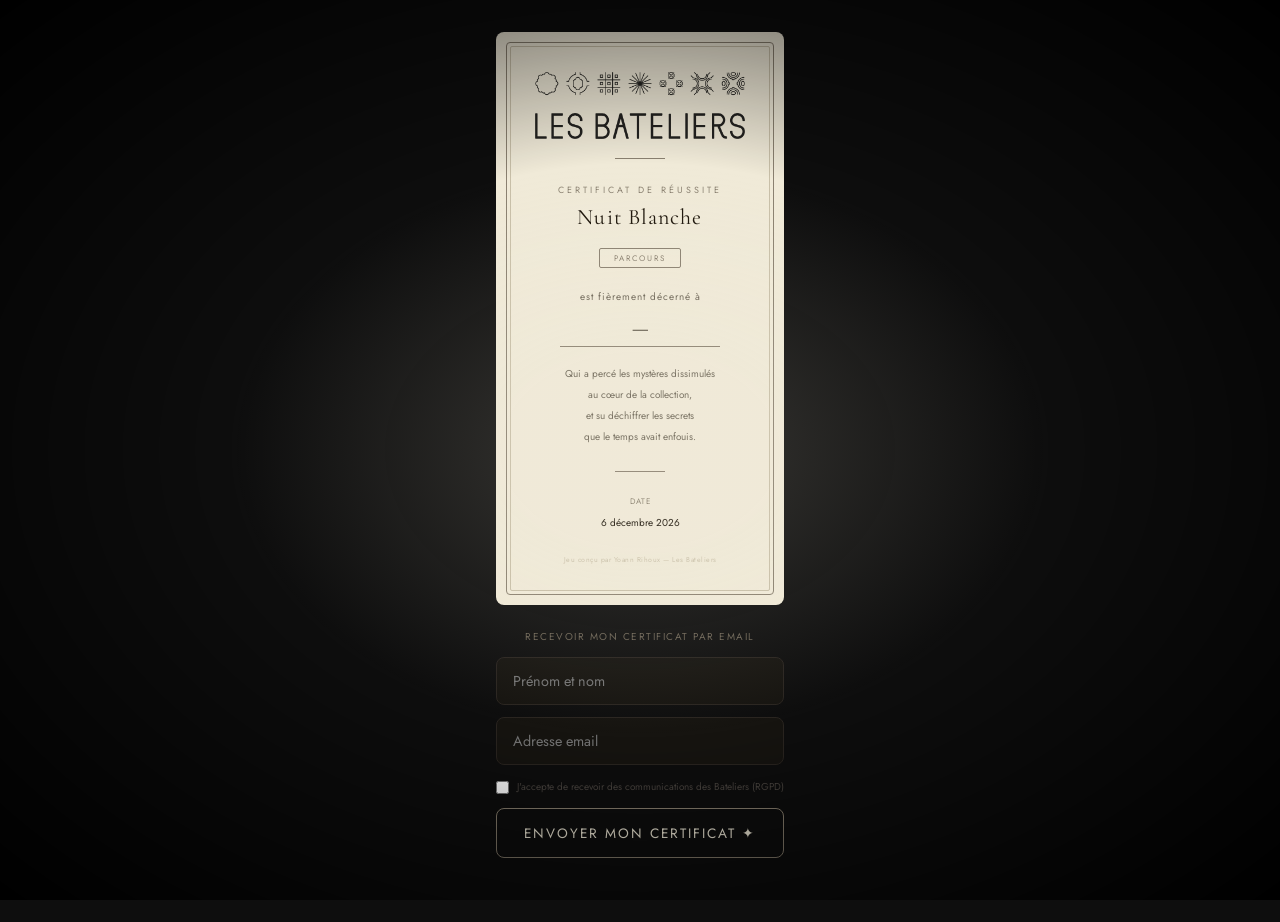
==== certificat.html @ bfc61d19 "c" ====
<!DOCTYPE html>
<html lang="fr">
<head>
  <meta charset="UTF-8">
  <meta name="viewport" content="width=device-width, initial-scale=1.0">
  <title>Les Bateliers — Certificat</title>
  <meta http-equiv="Cache-Control" content="no-cache, no-store, must-revalidate">
  <link rel="stylesheet" href="css/style.css?v=2">
  <link href="https://fonts.googleapis.com/css2?family=Cormorant+Garamond:ital,wght@0,300;0,400;1,400&display=swap" rel="stylesheet">
</head>
<body>

<style id="vignette-respiration">
@keyframes vigRespire {
  0%,100% { opacity:0.15; }
  50%      { opacity:1; }
}
.vignette-respiration {
  position: fixed; inset: 0; pointer-events: none; z-index: 9998;
  background: radial-gradient(ellipse at center, rgba(240,234,216,0.13) 15%, transparent 45%, rgba(0,0,0,0.97) 100%);
  animation: vigRespire 3.5s ease-in-out infinite;
}
</style>
<div class="vignette-respiration"></div>

<style id="certificat-style">
@keyframes fadeInUp { from{opacity:0;transform:translateY(16px)} to{opacity:1;transform:translateY(0)} }
@keyframes cardAppear {
  from { opacity:0; transform:perspective(800px) rotateX(25deg) translateY(30px); }
  to   { opacity:1; transform:perspective(800px) rotateX(0deg) translateY(0); }
}

.certif-page {
  min-height: 100vh;
  display: flex;
  flex-direction: column;
  align-items: center;
  justify-content: flex-start;
  padding: 2rem 1rem 4rem;
  gap: 1.5rem;
}

.certif-wrapper {
  animation: cardAppear 1.3s cubic-bezier(0.25,0.46,0.45,0.94) forwards;
  width: 100%;
  max-width: 400px;
}

.certif {
  background: #f0ead8;
  border-radius: 8px;
  padding: 2.5rem 2rem;
  position: relative;
  font-family: 'Cormorant Garamond', Georgia, serif;
}

.certif-border-outer {
  position: absolute; inset: 10px;
  border: 1px solid #8a8070; border-radius: 4px; pointer-events: none;
}
.certif-border-inner {
  position: absolute; inset: 14px;
  border: 0.5px solid #c8bfa8; border-radius: 2px; pointer-events: none;
}

.certif-logo {
  text-align: center; margin-bottom: 1.2rem;
}
.certif-logo img {
  width: 210px; filter: invert(1); opacity: 0.85;
  display: block; margin: 0 auto;
}

.certif-sep {
  width: 50px; height: 0.5px;
  background: #8a8070; margin: 0 auto 1.5rem;
}

.certif-titre {
  text-align: center; margin-bottom: 1rem;
}
.certif-titre .label {
  font-size: 9px; color: #8a8070; letter-spacing: 3px;
  text-transform: uppercase; margin-bottom: 8px;
  font-family: 'Jost', sans-serif; display: block;
}
.certif-titre h1 {
  font-size: 22px; color: #1a1208; font-weight: 400;
  letter-spacing: 0.05em; margin: 0;
}

.certif-badge {
  text-align: center; margin-bottom: 1.3rem;
}
.certif-badge span {
  display: inline-block; border: 0.5px solid #8a8070;
  border-radius: 2px; padding: 3px 14px;
  font-size: 8px; color: #8a8070; letter-spacing: 2px;
  text-transform: uppercase; font-family: 'Jost', sans-serif;
}

.certif-corps { text-align: center; margin-bottom: 1.5rem; }
.certif-corps .decerne {
  font-size: 10px; color: #6b6355; letter-spacing: 1px;
  margin-bottom: 12px; font-family: 'Jost', sans-serif; display: block;
}
.certif-corps .nom-joueur {
  font-size: 20px; color: #1a1208; font-style: italic;
  border-bottom: 0.5px solid #8a8070; padding-bottom: 6px;
  margin: 0 2rem 16px; display: block;
}
.certif-corps .texte {
  font-size: 10px; color: #6b6355; line-height: 2.1;
  margin: 0 1rem; font-family: 'Jost', sans-serif;
}

.certif-date {
  text-align: center; margin-top: 0;
}
.certif-date .label {
  font-size: 8px; color: #8a8070; letter-spacing: 1px;
  text-transform: uppercase; margin-bottom: 4px;
  font-family: 'Jost', sans-serif; display: block;
}
.certif-date .valeur {
  font-size: 10px; color: #1a1208; font-family: 'Jost', sans-serif;
}

.certif-mention {
  text-align: center; margin-top: 1.5rem;
  font-size: 7px; color: #c8bfa8; letter-spacing: 0.5px;
  font-family: 'Jost', sans-serif;
}

/* Formulaire */
.form-certif {
  width: 100%; max-width: 400px;
  display: flex; flex-direction: column; gap: 0.8rem;
  animation: fadeInUp 0.5s ease 1s both; opacity: 0;
}
.form-label {
  font-size: 10px; color: #6b6355; text-align: center;
  letter-spacing: 0.15em; text-transform: uppercase;
  font-family: 'Jost', sans-serif;
}
.form-input {
  background: #161410; border: 1px solid #2a2520;
  border-radius: 8px; padding: 0.8rem 1rem;
  color: #f0ead8; font-size: 0.9rem; width: 100%;
  font-family: 'Jost', sans-serif;
  transition: border-color 0.2s;
}
.form-input:focus { outline: none; border-color: #8a8070; }
.form-rgpd {
  display: flex; align-items: flex-start; gap: 8px;
}
.form-rgpd span {
  font-size: 10px; color: #4a4540; line-height: 1.7;
  font-family: 'Jost', sans-serif;
}
.btn-envoyer {
  background: transparent; border: 1px solid #8a8070;
  border-radius: 8px; padding: 0.9rem;
  color: #f0ead8; font-size: 0.85rem;
  letter-spacing: 0.15em; text-transform: uppercase;
  cursor: pointer; font-family: 'Jost', sans-serif;
  transition: border-color 0.2s, background 0.2s;
}
.btn-envoyer:hover { background: #161410; border-color: #f0ead8; }

.message-succes {
  display: none; text-align: center; padding: 1rem;
  background: #111008; border: 1px solid #1e1c18;
  border-radius: 8px; color: #a8c8a0;
  font-size: 0.85rem; font-family: 'Jost', sans-serif;
  letter-spacing: 0.05em;
}
</style>

<div class="certif-page">

  <!-- CERTIFICAT -->
  <div class="certif-wrapper">
    <div class="certif">
      <div class="certif-border-outer"></div>
      <div class="certif-border-inner"></div>

      <div class="certif-logo">
        <img src="img/logo.png" alt="Les Bateliers">
      </div>

      <div class="certif-sep"></div>

      <div class="certif-titre">
        <span class="label">Certificat de réussite</span>
        <h1>Nuit Blanche</h1>
      </div>

      <div class="certif-badge">
        <span id="badgeParcours">Parcours Famille</span>
      </div>

      <div class="certif-corps">
        <span class="decerne">est fièrement décerné à</span>
        <span class="nom-joueur" id="nomJoueurCertif">—</span>
        <p class="texte">
          Qui a percé les mystères dissimulés<br>
          au cœur de la collection,<br>
          et su déchiffrer les secrets<br>
          que le temps avait enfouis.
        </p>
      </div>

      <div class="certif-sep"></div>

      <div class="certif-date">
        <span class="label">Date</span>
        <span class="valeur" id="dateCertif"></span>
      </div>

      <div class="certif-mention">Jeu conçu par Yoann Rihoux — Les Bateliers</div>
    </div>
  </div>

  <!-- FORMULAIRE -->
  <div class="form-certif" id="formulaire">
    <div class="form-label">Recevoir mon certificat par email</div>
    <input type="text" class="form-input" id="inputNom" placeholder="Prénom et nom">
    <input type="email" class="form-input" id="inputEmail" placeholder="Adresse email">
    <div class="form-rgpd">
      <input type="checkbox" id="checkRgpd" style="margin-top:3px; flex-shrink:0;">
      <span>J'accepte de recevoir des communications des Bateliers (RGPD)</span>
    </div>
    <button class="btn-envoyer" onclick="envoyerCertificat()">Envoyer mon certificat ✦</button>
    <div class="message-succes" id="messageSucces">
      ✦ Certificat envoyé ! Vérifiez votre boîte mail.
    </div>
  </div>

</div>

<script src="js/game.js?v=2"></script>
<script src="data/parcours.js?v=2"></script>
<script>
window.onload = function() {
  const s = GAME.getSession();

  // Badge parcours
  const noms = { enfants: 'Enfants', famille: 'Famille', pmr: 'PMR' };
  document.getElementById('badgeParcours').textContent =
    'Parcours ' + (noms[s.parcours] || '');

  // Date du jour
  const d = new Date();
  const mois = ['janvier','février','mars','avril','mai','juin',
    'juillet','août','septembre','octobre','novembre','décembre'];
  document.getElementById('dateCertif').textContent =
    d.getDate() + ' ' + mois[d.getMonth()] + ' ' + d.getFullYear();
};

function envoyerCertificat() {
  const nom   = document.getElementById('inputNom').value.trim();
  const email = document.getElementById('inputEmail').value.trim();
  const rgpd  = document.getElementById('checkRgpd').checked;

  if (!nom || !email) {
    alert('Merci de remplir votre nom et votre email.');
    return;
  }
  if (!rgpd) {
    alert('Merci d\'accepter les conditions RGPD.');
    return;
  }

  // Afficher le nom sur le certificat
  document.getElementById('nomJoueurCertif').textContent = nom;

  // Message temporaire (Brevo sera branché ici)
  document.getElementById('messageSucces').style.display = 'block';
  document.querySelector('.btn-envoyer').style.display = 'none';
}
</script>

<style id="ripple-global">
.ripple-dot {
  position: fixed; border-radius: 50%;
  background: rgba(240,234,216,0.25);
  transform: scale(0); pointer-events: none;
  z-index: 99999; animation: rippleGlobal 0.6s ease-out forwards;
}
@keyframes rippleGlobal {
  from { transform: scale(0); opacity: 0.5; }
  to   { transform: scale(6); opacity: 0; }
}
</style>
<script>
document.addEventListener('click', function(e) {
  const dot = document.createElement('div');
  dot.className = 'ripple-dot';
  const size = 40;
  dot.style.width = size + 'px';
  dot.style.height = size + 'px';
  dot.style.left = (e.clientX - size/2) + 'px';
  dot.style.top = (e.clientY - size/2) + 'px';
  document.body.appendChild(dot);
  dot.addEventListener('animationend', function() { dot.remove(); });
});
</script>

</body>
</html>
---- css/style.css ----
/* ============================================================
   STYLE.CSS — Jeu Musée — Option A : Noir / Crème
   ============================================================ */

@import url('https://fonts.googleapis.com/css2?family=Cormorant+Garamond:wght@300;400;500&family=Jost:wght@300;400;500&display=swap');

* { box-sizing: border-box; margin: 0; padding: 0; }

body {
  font-family: 'Jost', 'Segoe UI', sans-serif;
  background: #0e0e0e;
  color: #f0ead8;
  min-height: 100vh;
  display: flex;
  align-items: center;
  justify-content: center;
}

/* ── LOGO ── */
.logo-musee {
  width: 100%;
  max-width: 280px;
  margin: 0 auto 0.5rem;
  display: block;
  opacity: 0.95;
}

.logo-question {
  width: 100%;
  max-width: 200px;
  margin: 0 auto 0.2rem;
  display: block;
  opacity: 0.85;
}

.logo-jeu {
  width: 140px;
  opacity: 0.7;
}

/* ── SÉPARATEUR DÉCORATIF ── */
.separateur {
  width: 40px;
  height: 1px;
  background: #8a8070;
  margin: 0.8rem auto;
}

/* ── ACCUEIL ── */
.accueil {
  text-align: center;
  padding: 2rem 1.5rem;
  max-width: 420px;
  width: 100%;
}

.accueil h1 {
  font-family: 'Cormorant Garamond', serif;
  font-size: 1.6rem;
  font-weight: 300;
  letter-spacing: 0.05em;
  color: #f0ead8;
  margin-bottom: 0.3rem;
}

.sous-titre {
  font-size: 0.75rem;
  color: #6b6355;
  letter-spacing: 0.2em;
  text-transform: uppercase;
  margin-bottom: 1.8rem;
}

.parcours-choix {
  display: flex;
  flex-direction: column;
  gap: 0.7rem;
}

.btn-parcours {
  display: flex;
  align-items: center;
  gap: 1rem;
  padding: 1rem 1.3rem;
  border: 1px solid #2a2520;
  border-radius: 8px;
  cursor: pointer;
  background: #161410;
  transition: border-color 0.2s, background 0.2s, transform 0.15s;
  width: 100%;
  text-align: left;
}

.btn-parcours:hover {
  border-color: #8a8070;
  background: #1c1916;
  transform: translateX(4px);
}

.btn-parcours:active { opacity: 0.85; transform: translateX(2px); }

.btn-point {
  width: 8px;
  height: 8px;
  border-radius: 50%;
  background: #8a8070;
  flex-shrink: 0;
  transition: background 0.2s;
}

.btn-parcours:hover .btn-point { background: #f0ead8; }

.btn-parcours strong {
  display: block;
  font-size: 0.95rem;
  font-weight: 400;
  color: #f0ead8;
  letter-spacing: 0.05em;
}

.btn-parcours small {
  display: block;
  font-size: 0.72rem;
  color: #6b6355;
  letter-spacing: 0.08em;
  margin-top: 2px;
}

.btn-parcours.pmr {
  border-color: #2a2520;
  background: #161410;
}

.btn-parcours.pmr .btn-point {
  background: #4a4540;
}

.btn-parcours.pmr:hover {
  border-color: #8a8070;
  background: #1c1916;
  transform: translateX(4px);
}

.btn-parcours.pmr:hover .btn-point {
  background: #f0ead8;
}

/* ── JEU ── */
.jeu-container {
  width: 100%;
  max-width: 480px;
  padding: 1.2rem 1rem;
  display: flex;
  flex-direction: column;
  gap: 1rem;
}

/* ── HEADER JEU (logo + progression) ── */
.jeu-header {
  display: flex;
  flex-direction: column;
  align-items: center;
  gap: 0.6rem;
}

.logo-jeu {
  width: 140px;
  opacity: 0.7;
}

/* ── PROGRESSION ── */
.progression-bar {
  width: 100%;
  height: 2px;
  background: #1e1c18;
  border-radius: 1px;
  overflow: hidden;
}

.progression-fill {
  height: 100%;
  background: #8a8070;
  border-radius: 1px;
  transition: width 0.8s ease;
  width: 0%;
}

.progression-label {
  font-size: 0.68rem;
  color: #4a4540;
  text-align: right;
  letter-spacing: 0.1em;
  text-transform: uppercase;
}

/* ── ÉCRANS ── */
.ecran { width: 100%; }
.cache { display: none !important; }

/* ── VIDÉO ── */
.video-wrapper {
  position: relative;
  width: 100%;
  padding-bottom: 177%;
  background: #080808;
  border-radius: 10px;
  overflow: hidden;
  border: 1px solid #1e1c18;
}

.video-wrapper iframe {
  position: absolute;
  top: 0; left: 0;
  width: 100%; height: 100%;
  border: none;
}

/* ── BOUTON SUITE ── */
.btn-suite {
  display: block;
  width: 100%;
  margin-top: 0.8rem;
  padding: 0.9rem 1rem;
  background: transparent;
  color: #f0ead8;
  border: 1px solid #3a3530;
  border-radius: 8px;
  font-family: 'Jost', sans-serif;
  font-size: 0.85rem;
  font-weight: 400;
  letter-spacing: 0.15em;
  text-transform: uppercase;
  cursor: pointer;
  transition: border-color 0.2s, background 0.2s;
}

.btn-suite:hover  { border-color: #8a8070; background: #161410; }
.btn-suite:active { opacity: 0.8; }

/* ── QUESTION ── */
.question-card {
  background: #111008;
  border: 1px solid #1e1c18;
  border-radius: 12px;
  padding: 1.5rem 1.3rem;
  display: flex;
  flex-direction: column;
  gap: 1rem;
}

.question-card-header {
  display: flex;
  align-items: center;
  justify-content: space-between;
}

.personnage-nom {
  font-size: 0.68rem;
  color: #8a8070;
  text-transform: uppercase;
  letter-spacing: 0.2em;
}

.erreurs-compteur {
  font-size: 1rem;
  letter-spacing: 3px;
}

.separateur-question {
  width: 100%;
  height: 1px;
  background: #1e1c18;
}

.question-texte {
  font-family: 'Cormorant Garamond', serif;
  font-size: 1.2rem;
  font-weight: 300;
  line-height: 1.7;
  color: #f0ead8;
}

.choix-liste {
  display: flex;
  flex-direction: column;
  gap: 0.6rem;
  margin-top: 0.3rem;
}

.btn-choix {
  padding: 0.85rem 1.1rem;
  background: #161410;
  color: #c8bfa8;
  border: 1px solid #2a2520;
  border-radius: 7px;
  font-family: 'Jost', sans-serif;
  font-size: 0.88rem;
  font-weight: 300;
  cursor: pointer;
  text-align: left;
  letter-spacing: 0.03em;
  transition: border-color 0.15s, color 0.15s, transform 0.1s;
}

.btn-choix:hover:not(:disabled) {
  border-color: #8a8070;
  color: #f0ead8;
  transform: translateX(4px);
}

.btn-choix:disabled {
  opacity: 0.25;
  cursor: default;
  text-decoration: line-through;
  color: #6b6355;
}

/* ── FEEDBACK ── */
.message-feedback {
  margin-top: 0.8rem;
  padding: 0.9rem 1rem;
  border-radius: 7px;
  font-size: 0.85rem;
  text-align: center;
  letter-spacing: 0.05em;
  border: 1px solid #1e1c18;
  background: #111008;
}

.feedback-ok     { color: #a8c8a0; }
.feedback-erreur { color: #c89090; }

/* ── INDICE ── */
.indice-card {
  background: #111008;
  border: 1px solid #1e1c18;
  border-radius: 12px;
  padding: 2rem 1.5rem;
  text-align: center;
  display: flex;
  flex-direction: column;
  align-items: center;
  gap: 1rem;
}

.indice-icone {
  width: 36px;
  height: 36px;
  border: 1px solid #8a8070;
  border-radius: 50%;
  display: flex;
  align-items: center;
  justify-content: center;
  font-size: 1rem;
}

.indice-card h2 {
  font-family: 'Cormorant Garamond', serif;
  font-size: 1.4rem;
  font-weight: 300;
  color: #f0ead8;
  letter-spacing: 0.05em;
}

.indice-card p {
  color: #8a8070;
  font-size: 0.9rem;
  line-height: 1.7;
  letter-spacing: 0.03em;
}

/* ── ANTI-CHEAT ── */
.cheat-card {
  background: #111008;
  border: 1px solid #2a1818;
  border-radius: 12px;
  padding: 2rem 1.5rem;
  text-align: center;
  display: flex;
  flex-direction: column;
  align-items: center;
  gap: 1rem;
}

.cheat-card h2 {
  font-family: 'Cormorant Garamond', serif;
  font-size: 1.4rem;
  font-weight: 300;
  color: #c89090;
}

.cheat-card p { color: #6b6355; font-size: 0.88rem; line-height: 1.6; }

/* ── VICTOIRE ── */
.victoire-card {
  text-align: center;
  padding: 2rem 1.5rem;
  max-width: 420px;
  width: 100%;
  display: flex;
  flex-direction: column;
  align-items: center;
  gap: 1rem;
}

.victoire-card h1 {
  font-family: 'Cormorant Garamond', serif;
  font-size: 2rem;
  font-weight: 300;
  color: #f0ead8;
  letter-spacing: 0.08em;
}

.victoire-card p { color: #6b6355; font-size: 0.88rem; }

/* ── RESPONSIVE ── */
@media (max-width: 400px) {
  .question-texte { font-size: 1.05rem; }
  .btn-choix      { font-size: 0.82rem; }
  .logo-musee     { max-width: 220px; }
}
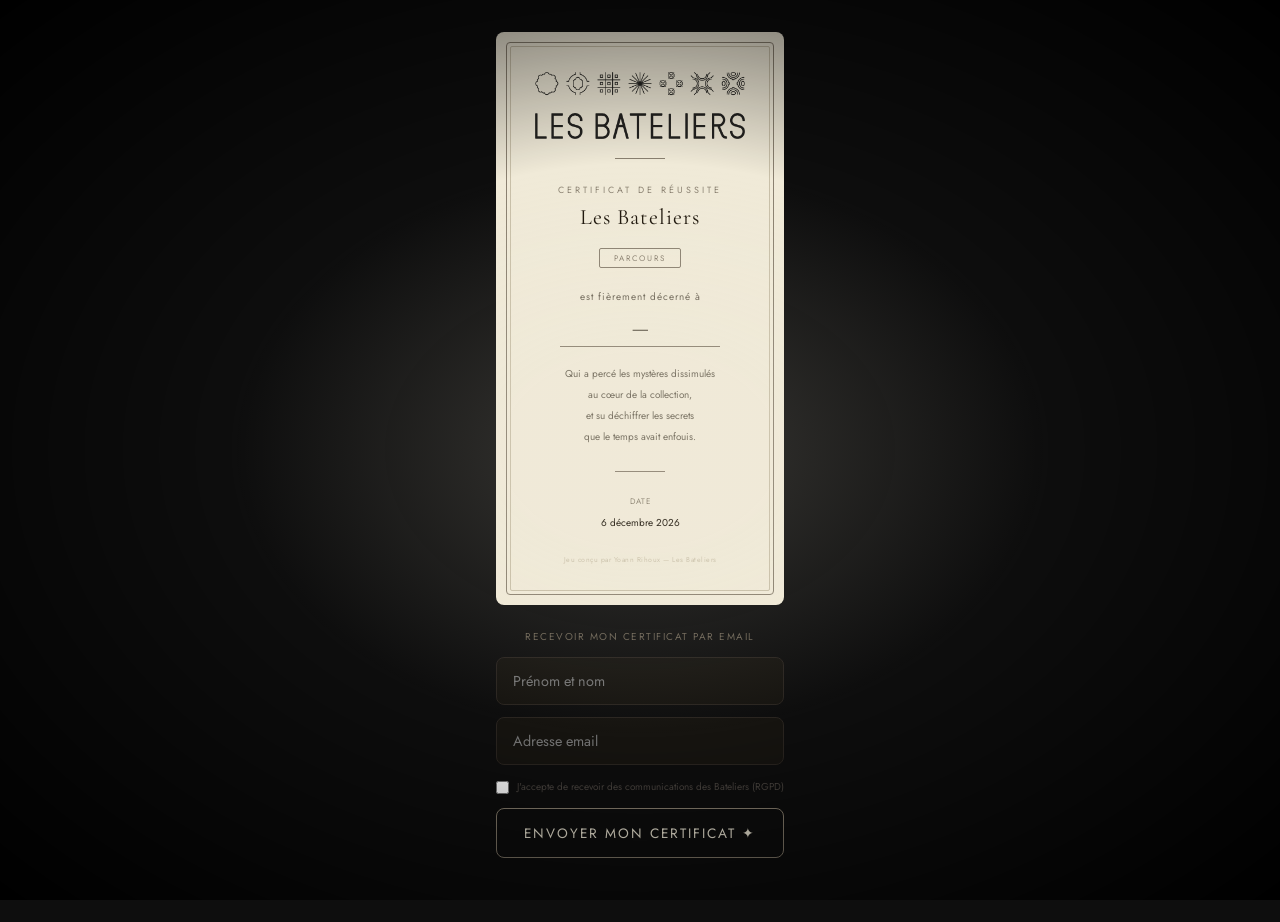
==== commit 3215bd01: "rtectification n uit blanche en Bateleirs" ====
--- a/certificat.html
+++ b/certificat.html
@@ -193,7 +193,7 @@
 
       <div class="certif-titre">
         <span class="label">Certificat de réussite</span>
-        <h1>Nuit Blanche</h1>
+        <h1>Les Bateliers</h1>
       </div>
 
       <div class="certif-badge">
